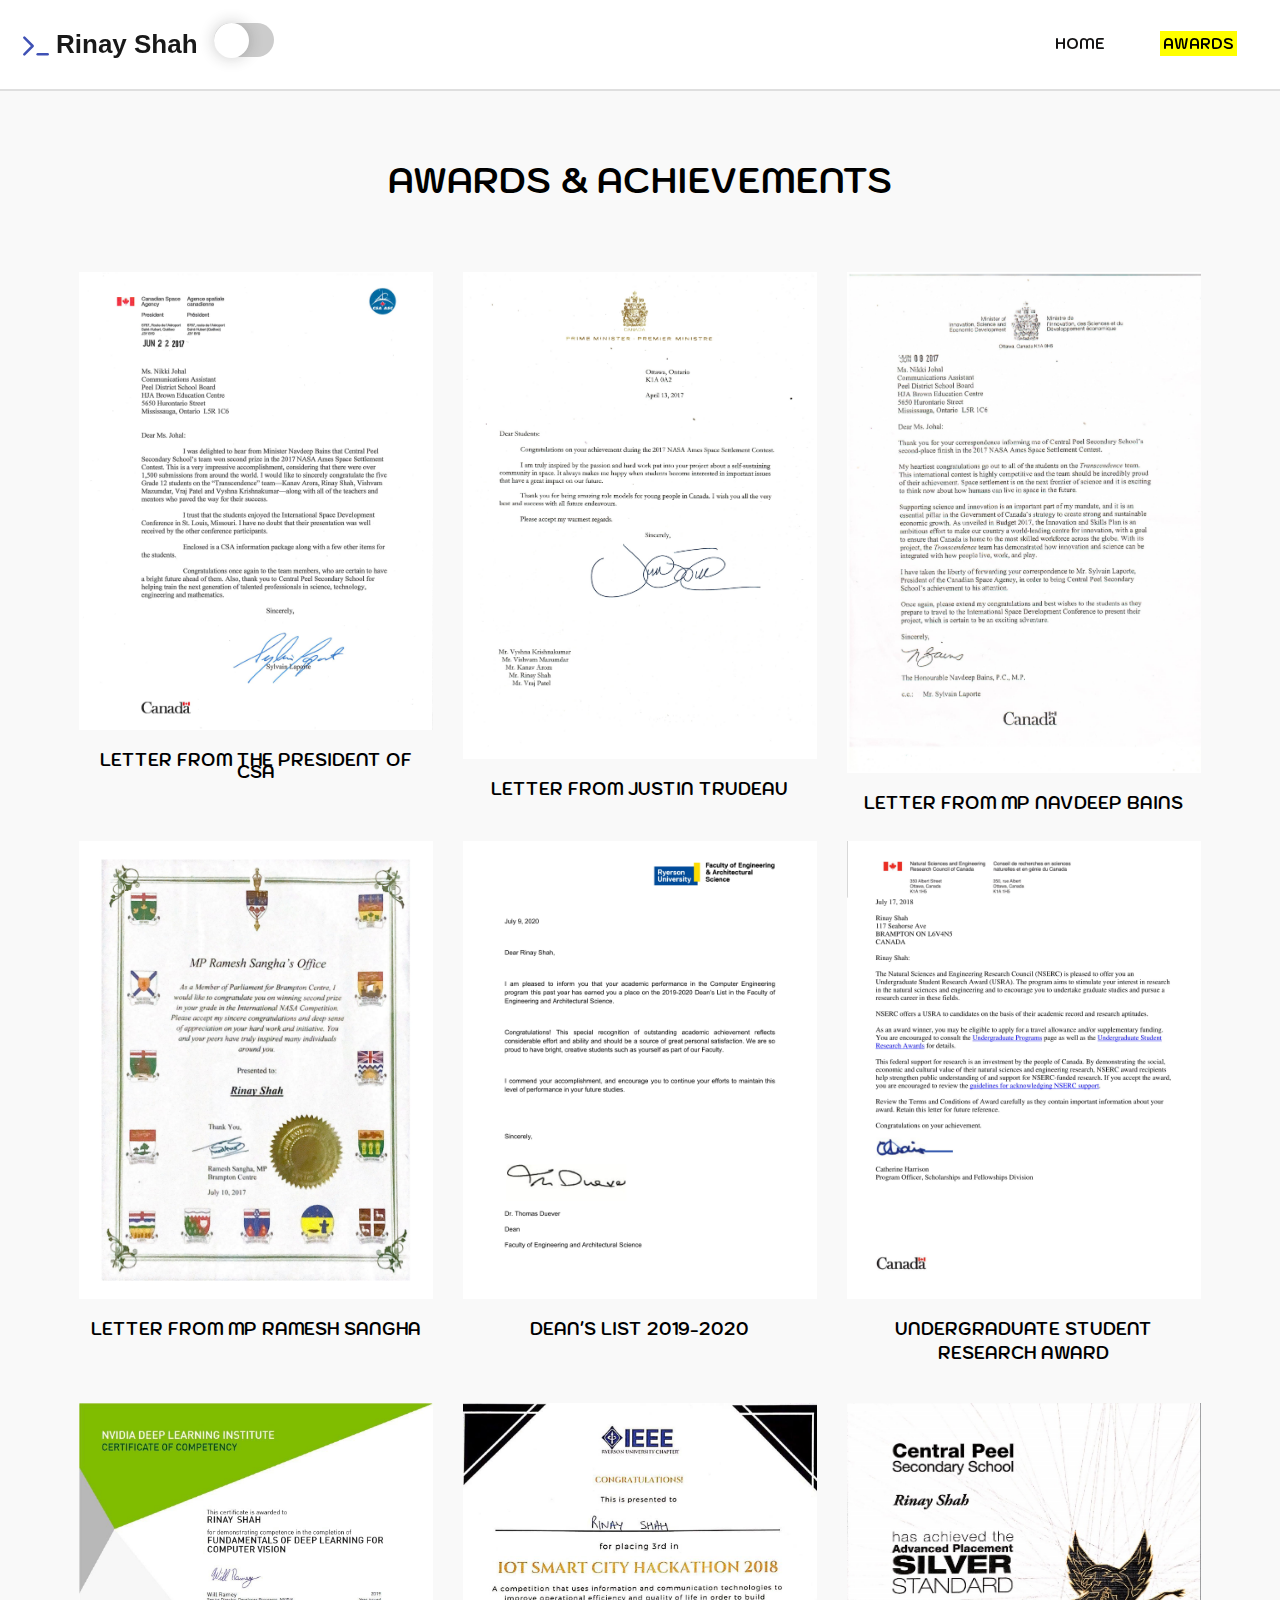
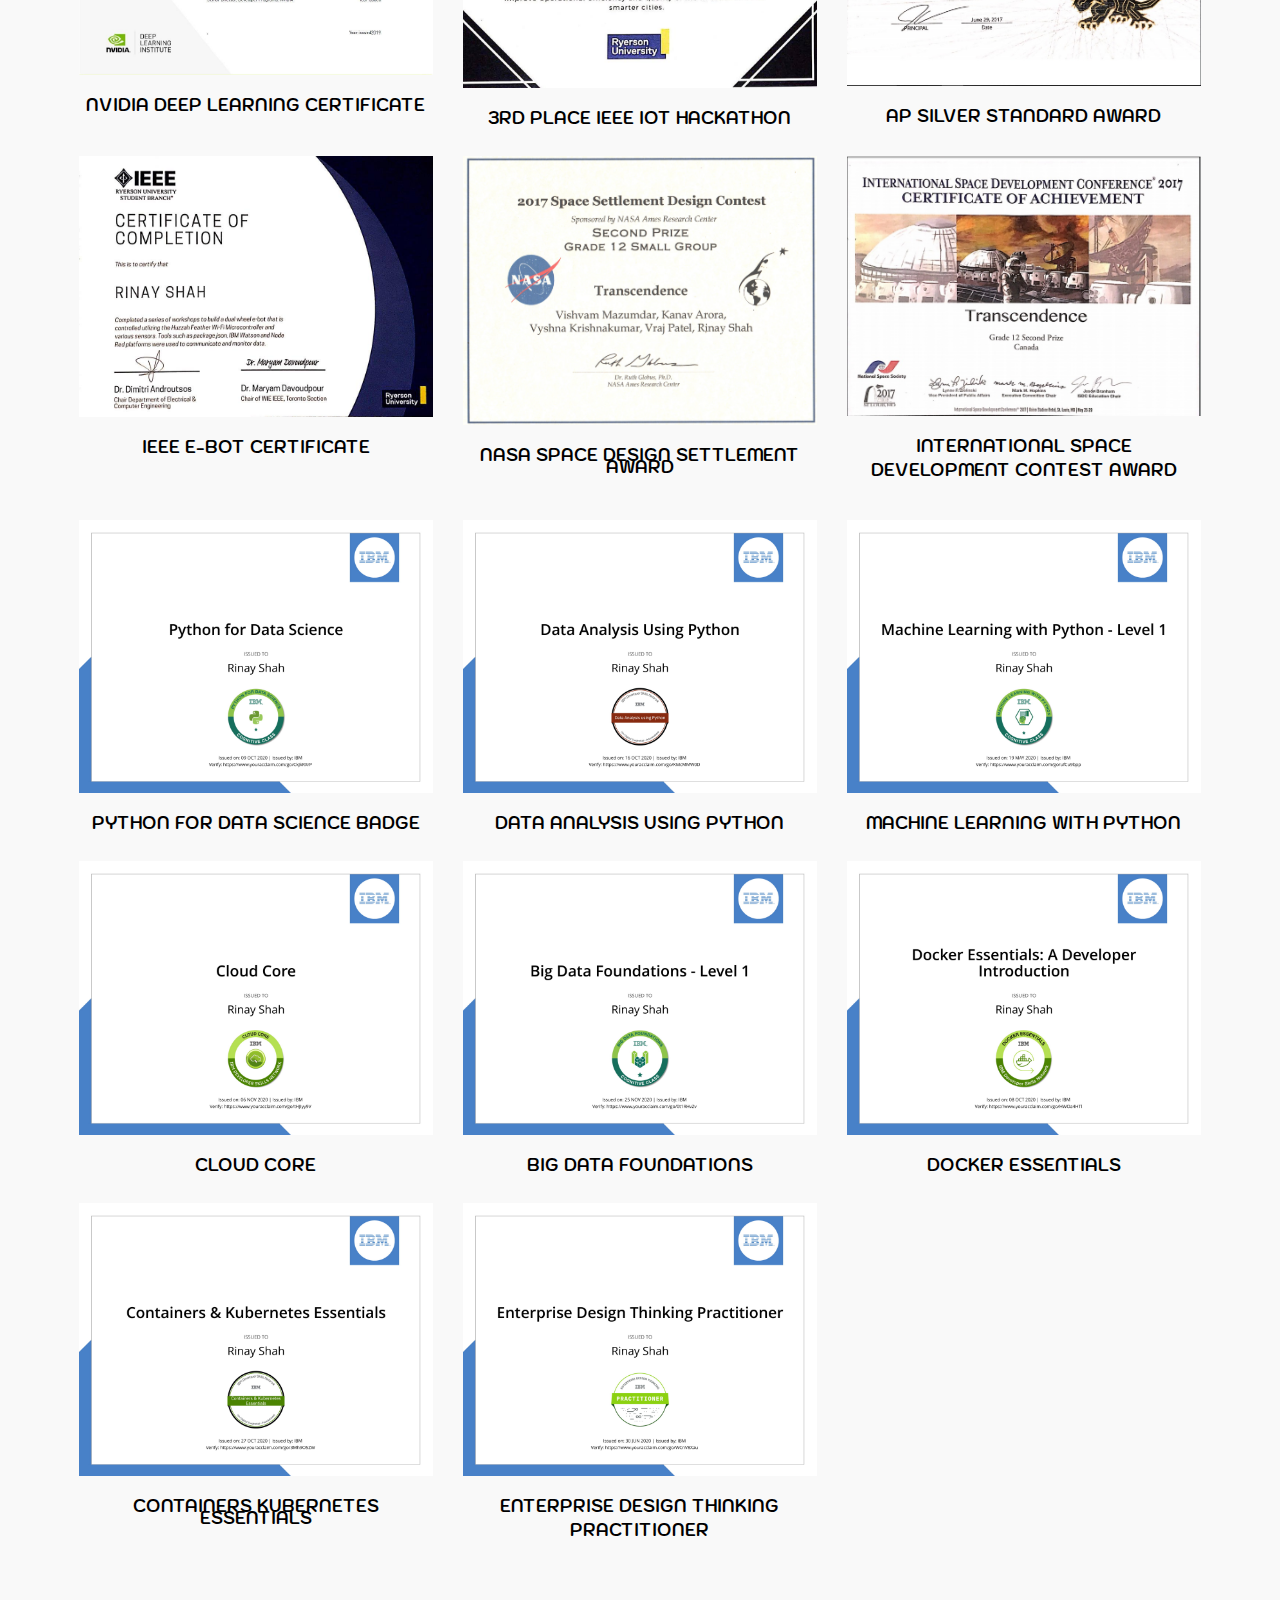
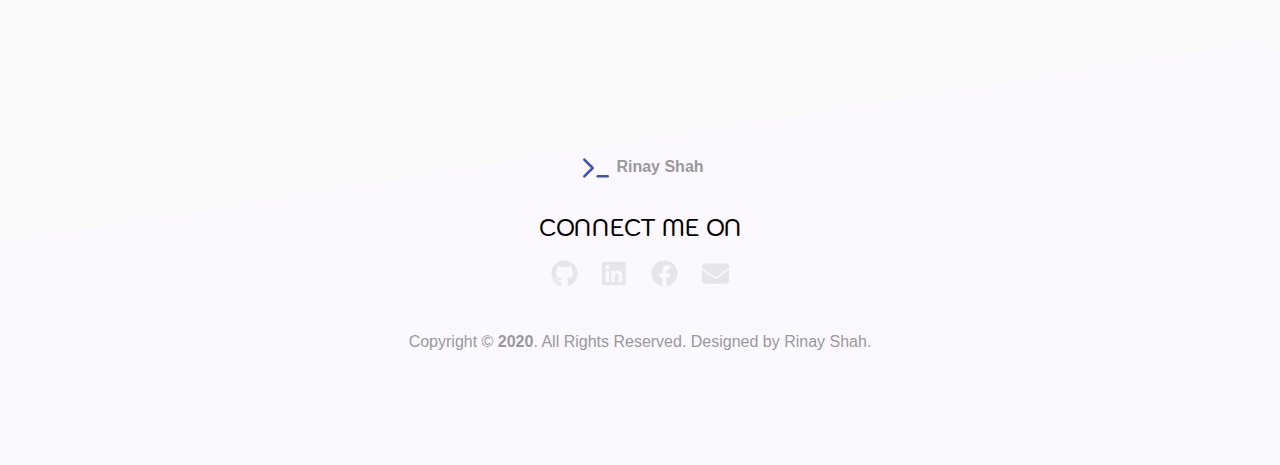
==== awards.html @ 22a04fdc "Revamped Website" ====
<!DOCTYPE html>
<html lang="en">

<head>
    <meta charset="UTF-8">
    <meta name="viewport" content="width=device-width, initial-scale=1.0">
    <meta http-equiv="X-UA-Compatible" content="ie=edge">
    <meta property="og:title" content="rinay shah" />
    <meta property="og:type" content="website" />
    <meta property="og:url" content="https://www.rinayshah.me" />
    <meta property="og:description" content="a webpage to showcase my experience, education, skill-set, projects, awards, achievements.
    Portfolio of Rinay Shah." />
    <meta name="robots" content="index, follow">
    <link rel="canonical" href="https://alokraj.tech" />
    <title>Rinay Shah Awards</title>

    <link rel="stylesheet" href="./css/fonts.css">
    <link rel="stylesheet" href="./css/variables.css">
    <link rel="stylesheet" href="./css/global.css">
    <link href="https://fonts.googleapis.com/css2?family=Kodchasan&display=swap" rel="stylesheet">
    <link rel="manifest" href="./manifest.json">

    <!--  Bootstrap css file  -->
    <link rel="stylesheet" href="./css/bootstrap.min.css">

    <!--  font awesome icons  -->
    <link rel="stylesheet" href="./css/all.min.css">

    <!--  Magnific Popup css file  -->
    <link rel="stylesheet" href="./dependencies/magnific-popup/dist/magnific-popup.css">

    <!--  Owl-carousel css file  -->
    <link rel="stylesheet" href="./dependencies/owl-carousel/css/owl.carousel.min.css">
    <link rel="stylesheet" href="./dependencies/owl-carousel/css/owl.theme.default.min.css">

    <!--  custom css file  -->
    <link rel="stylesheet" href="./css/style.css">

    <!--  Responsive css file  -->
    <link rel="stylesheet" href="./css/responsive.css">

</head>

<body id="body">
    <button onclick="scrollToTop()" id="scroll-btn" title="Go to top"><i class="fas fa-arrow-up"></i></button>
    <!--  ======================= Start Header Area ============================== -->
<body id="body">
    <!--  ======================= Start Header Area ============================== -->
    <header class="header_area">
        <div class="main-menu">
            <nav class="navbar navbar-expand-lg navbar-light fixed-top" id="top-nav-fixed">
                <a class="navbar-brand" href="#"><svg xmlns="http://www.w3.org/2000/svg"
                        class="icon icon-tabler icon-tabler-prompt" width="40" height="40" viewBox="0 0 24 24"
                        stroke-width="1.5" stroke="#3F51B5" fill="none" stroke-linecap="round" stroke-linejoin="round">
                        <path stroke="none" d="M0 0h24v24H0z" />
                        <polyline points="5 7 10 12 5 17" />
                        <line x1="13" y1="17" x2="19" y2="17" />
                    </svg><b>Rinay Shah</b>
                </a>
                <label id="switch" class="switch">
                    <input type="checkbox" onchange="toggleTheme()" id="slider">
                    <span class="slider round"></span>
                </label>
                <button class="navbar-toggler" type="button" data-toggle="collapse" data-target="#navbarNav"
                    aria-controls="navbarNav" aria-expanded="false" aria-label="Toggle navigation">
                    <span><i class="fas fa-stream"></i></span>
                </button>
                <div class="collapse navbar-collapse" id="navbarNav">
                    <div class="mr-auto"></div>
                    <ul class="navbar-nav">
                        <li class="nav-item">
                            <a class="nav-link" href="index.html">Home<span class="sr-only">(current)</span></a>
                        </li>
                        <li class="nav-item">
                            <a class="nav-link" href="#awards"><mark>Awards</mark></a>
                        </li>
                    </ul>
                </div>
            </nav>
        </div>
    </header>
    <!--  ======================= End Header Area ============================== -->

    <!--  ======================= Start Main Area ================================ -->
    <main class="site-main">
        <!--  ========================= Start Certificates Area ==========================  -->
        <section class="project-area" id="certificates">
            <div class="container">
                <div class="project-title pb-5">
                    <h3 class="text-uppercase title-text" style="font-size: 35px;text-align: center;">Awards &
                        Achievements</h3>
                </div>

                <div class="row grid">
                    <div class="col-lg-4 col-md-6 col-sm-12 element-item tcs">
                        <div class="our-project">
                            <div class="img">
                                <a class="document link"  target="_blank" href="documents\CSA.pdf">
                                    <img src="images/CSA.jpg" alt="certificates-17" class="img-fluid">
                                </a>
                            </div>
                            <div class="title py-4">
                                <h4 class="text-uppercase">Letter from the President of CSA</h4>
                            </div>
                        </div>
                    </div>
                    <div class="col-lg-4 col-md-6 col-sm-12 element-item tcs">
                        <div class="our-project">
                            <div class="img">
                                <a class="document link"  target="_blank" href="documents\pmletter.pdf">
                                    <img src="images/pmletter.jpg" alt="certificates-18" class="img-fluid">
                                </a>
                            </div>
                            <div class="title py-4">
                                <h4 class="text-uppercase">Letter from Justin Trudeau</h4>
                            </div>
                        </div>
                    </div>
                    <div class="col-lg-4 col-md-6 col-sm-12 element-item coursera">
                        <div class="our-project">
                            <div class="img">
                                <a class="document link"  target="_blank" href="documents\minister-letter.pdf">
                                    <img src="images/minister-letter.jpg" alt="certificates-1" class="img-fluid">
                                </a>
                            </div>
                            <div class="title py-4">
                                <h4 class="text-uppercase">Letter from MP Navdeep Bains</h4>
                            </div>
                        </div>
                    </div>
                    <div class="col-lg-4 col-md-6 col-sm-12 element-item coursera">
                        <div class="our-project">
                            <div class="img">
                                <a class="document link"  target="_blank" href="documents\brampton-mp.pdf">
                                    <img src="images/brampton-mp.jpg" alt="certificates-1" class="img-fluid">
                                </a>
                            </div>
                            <div class="title py-4">
                                <h4 class="text-uppercase">Letter from MP Ramesh Sangha</h4>
                            </div>
                        </div>
                    </div>
                    <div class="col-lg-4 col-md-6 col-sm-12 element-item udemy">
                        <div class="our-project">
                            <div class="img">
                                <a class="document link"  target="_blank" href="documents\Dean's Letter.pdf">
                                    <img src="images/Dean's Letter.jpg" alt="certificates" class="img-fluid">
                                </a>
                            </div>
                            <div class="title py-4">
                                <h4 class="text-uppercase">Dean's List 2019-2020</h4>
                            </div>
                        </div>
                    </div>
                    <div class="col-lg-4 col-md-6 col-sm-12 element-item freecodecamp">
                        <div class="our-project">
                            <div class="img">
                                <a class="document link" href="documents\USRA.pdf">
                                    <img src="images/USRA.jpg" alt="certificates-2"
                                        class="img-fluid">
                                </a>
                            </div>
                            <div class="title py-4">
                                <h4 class="text-uppercase">Undergraduate Student <br><br> Research Award </br></br></h4>
                            </div>
                        </div>
                    </div>
                    <div class="col-lg-4 col-md-6 col-sm-12 element-item coursera">
                        <div class="our-project">
                            <div class="img">
                                <a class="test-popup-link"  target="_blank" href="images/NVIDIA.jpg">
                                    <img src="images/NVIDIA.jpg" alt="certificates-1" class="img-fluid">
                                </a>
                            </div>
                            <div class="title py-4">
                                <h4 class="text-uppercase">NVIDIA Deep Learning Certificate</h4>
                            </div>
                        </div>
                    </div>
                    <div class="col-lg-4 col-md-6 col-sm-12 element-item udemy">
                        <div class="our-project">
                            <div class="img">
                                <a class="test-popup-link"  target="_blank" href="images/IoT.jpg">
                                    <img src="images/IoT.jpg" alt="certificates" class="img-fluid">
                                </a>
                            </div>
                            <div class="title py-4">
                                <h4 class="text-uppercase">3rd Place IEEE IoT Hackathon</h4>
                            </div>
                        </div>
                    </div>
                    <div class="col-lg-4 col-md-6 col-sm-12 element-item hackerrank">
                        <div class="our-project">
                            <div class="img">
                                <a class="test-popup-link" href="images/silver.jpg">
                                    <img src="images/silver.jpg" alt="certificates-3" class="img-fluid">
                                </a>
                            </div>
                            <div class="title py-4">
                                <h4 class="text-uppercase">AP Silver Standard Award</h4>
                            </div>
                        </div>
                    </div>
                    <div class="col-lg-4 col-md-6 col-sm-12 element-item other">
                        <div class="our-project">
                            <div class="img">
                                <a class="test-popup-link" href="images/ebotworkshop.jpg">
                                    <img src="images/ebotworkshop.jpg" alt="certificates-2"
                                        class="img-fluid">
                                </a>
                            </div>
                            <div class="title py-4">
                                <h4 class="text-uppercase">IEEE E-Bot Certificate</h4>
                            </div>
                        </div>
                    </div>
                    <div class="col-lg-4 col-md-6 col-sm-12 element-item sololearn">
                        <div class="our-project">
                            <div class="img">
                                <a class="test-popup-link" href="images/nasa-certificate.jpeg">
                                    <img src="images/nasa-certificate.jpeg" alt="certificates-2"
                                        class="img-fluid">
                                </a>
                            </div>
                            <div class="title py-4">
                                <h4 class="text-uppercase">NASA Space Design Settlement Award</h4>
                            </div>
                        </div>
                    </div>
                    <div class="col-lg-4 col-md-6 col-sm-12 element-item udemy">
                        <div class="our-project">
                            <div class="img">
                                <a class="test-popup-link" href="images/ISDC.jpg">
                                    <img src="images/ISDC.jpg" alt="certificates" class="img-fluid">
                                </a>
                            </div>
                            <div class="title py-4">
                                <h4 class="text-uppercase">International Space <br><br> Development Contest Award</br></br></h4>
                            </div>
                        </div>
                    </div>
                    <div class="col-lg-4 col-md-6 col-sm-12 element-item other">
                        <div class="our-project">
                            <div class="img">
                                <a class="document link" target= "_blank" href="documents\Python for Data Science Badge.pdf">
                                    <img src="images/Python for Data Science Badge.jpg" alt="certificates-4" class="img-fluid">
                                </a>
                            </div>
                            <div class="title py-4">
                                <h4 class="text-uppercase">Python for Data Science Badge</h4>
                            </div>
                        </div>
                    </div>
                    <div class="col-lg-4 col-md-6 col-sm-12 element-item sololearn">
                        <div class="our-project">
                            <div class="img">
                                <a class="document link" target="_blank" href="documents\Data Analysis Using Python Badge.pdf">
                                    <img src="images/Data Analysis Using Python Badge.jpg" alt="certificates-5" class="img-fluid">
                                </a>
                            </div>
                            <div class="title py-4">
                                <h4 class="text-uppercase">Data Analysis Using Python</h4>
                            </div>
                        </div>
                    </div>
                    <div class="col-lg-4 col-md-6 col-sm-12 element-item coursera">
                        <div class="our-project">
                            <div class="img">
                                <a class="document link" target="_blank" href="documents\Machine Learning with Python Level 1 Badge.pdf">
                                    <img src="images/Machine Learning with Python Level 1 Badge.jpg" alt="certificates-6" class="img-fluid">
                                </a>
                            </div>
                            <div class="title py-4">
                                <h4 class="text-uppercase">Machine Learning with Python</h4>
                            </div>
                        </div>
                    </div>
                    <div class="col-lg-4 col-md-6 col-sm-12 element-item coursera">
                        <div class="our-project">
                            <div class="img">
                                <a class="document link" href="documents\Cloud Core Badge.pdf">
                                    <img src="images/Cloud Core Badge.jpg" alt="certificates-7" class="img-fluid">
                                </a>
                            </div>
                            <div class="title py-4">
                                <h4 class="text-uppercase">Cloud Core</h4>
                            </div>
                        </div>
                    </div>
                    <div class="col-lg-4 col-md-6 col-sm-12 element-item other">
                        <div class="our-project">
                            <div class="img">
                                <a class="document link" target="_blank" href="documents\Big Data Foundations Badge.pdf">
                                    <img src="images/Big Data Foundations Badge.jpg" alt="certificates-8" class="img-fluid">
                                </a>
                            </div>
                            <div class="title py-4">
                                <h4 class="text-uppercase">Big Data Foundations</h4>
                            </div>
                        </div>
                    </div>
                    <div class="col-lg-4 col-md-6 col-sm-12 element-item udemy">
                        <div class="our-project">
                            <div class="img">
                          <a class="document link" target="_blank" href="documents\Docker Essentials A Developer Introduction.pdf">
                                    <img src="images/Docker Essentials A Developer Introduction.jpg" alt="certificates-9" class="img-fluid">
                                </a>
                            </div>
                            <div class="title py-4">
                                <h4 class="text-uppercase">Docker Essentials</h4>
                           </div>
                        </div>
                    </div>
                    <div class="col-lg-4 col-md-6 col-sm-12 element-item sololearn">
                        <div class="our-project">
                            <div class="img">
                                <a class="document link" target="_blank" href="documents\Containers Kubernetes Essentials Badge.pdf">
                                    <img src="images/Containers Kubernetes Essentials Badge.jpg" alt="certificates-10"
                                        class="img-fluid">
                                </a>
                            </div>
                            <div class="title py-4">
                                <h4 class="text-uppercase">Containers Kubernetes Essentials</h4>
                            </div>
                        </div>
                    </div>
                    <div class="col-lg-4 col-md-6 col-sm-12 element-item sololearn">
                        <div class="our-project">
                            <div class="img">
                                <a class="document link" target="_blank" href="documents\Enterprise Design Thinking Practitioner Badge.pdf">
                                    <img src="images/Enterprise Design Thinking Practitioner Badge.jpg" alt="certificates-11"
                                        class="img-fluid">
                                </a>
                            </div>
                            <div class="title py-4">
                                <h4 class="text-uppercase">Enterprise Design Thinking <br><br> Practitioner</br></br></h4>
                            </div>
                        </div>
                    </div>
                </div>
            </div>
        </section>
        <!--  ========================= End Certificates Area ==========================  -->
    </main>
    <!--  ======================= End Main Area ================================ -->

        <footer id = "contact" class="footer-area">
        <div class="container">
            <div class="">
                <div class="site-logo text-center py-4">
                    <svg xmlns="http://www.w3.org/2000/svg" class="icon icon-tabler icon-tabler-prompt" width="40"
                        height="40" viewBox="0 0 24 24" stroke-width="1.5" stroke="#3F51B5" fill="none"
                        stroke-linecap="round" stroke-linejoin="round">
                        <path stroke="none" d="M0 0h24v24H0z" />
                        <polyline points="5 7 10 12 5 17" />
                        <line x1="13" y1="17" x2="19" y2="17" />
                    </svg><b>Rinay Shah</b>
                </div>
                <div class="text-center">
                    <h5 class="text-uppercase">Connect me on</h5>
                    <a target="_blank" href="https://github.com/RinayShah" class="social social-link"><i
                            class="fab fa-github"></i></a>
                    <a target="_blank" href="https://www.linkedin.com/in/rinayshah" class="social social-link"><i
                            class="fab fa-linkedin"></i></a>
                    <a target="_blank" href="https://www.facebook.com/rinay.shah" class="social social-link"><i
                            class="fab fa-facebook"></i></a>
                    <a href="mailto:rinay.shah@ryerson.ca" class="social social-link"><i class="fas fa-envelope"></i></a>
                </div>
                <br>
                <div class="container">
                    <div class="copyrights text-center">
                        Copyright &copy; <strong>2020</strong>. All Rights Reserved. Designed by Rinay Shah.
                    </div>
                </div>
            </br>
            </div>
        </div>
    </footer>

    <button onclick="scrollToTop()" id="scroll-btn" title="Go to top"><i class="fas fa-arrow-up"></i></button>


    <script>

        let theme = localStorage.getItem("portfolio-theme") ? localStorage.getItem("portfolio-theme") : 'light';
        document.addEventListener('DOMContentLoaded', () => { 
            if (theme == 'light') {
                document.getElementById("body").classList.remove('dark');
                document.getElementsByClassName("theme-change-icon").src = "./img/dark-theme-icon.png";
            }
            else {
                document.getElementById("body").classList.add('dark');
                document.getElementsByClassName("theme-change-icon").src = "./img/light-theme-icon.png";
            }
        });

        function toggleTheme() {
            if (theme == 'light') {
                document.getElementById("body").classList.add('dark');
                document.getElementsByClassName("theme-change-icon").src = "./img/light-theme-icon.png";
                theme = 'dark';
                localStorage.setItem("portfolio-theme", 'dark');
            }
            else {
                document.getElementById("body").classList.remove('dark');
                document.getElementsByClassName("theme-change-icon").src = "./img/dark-theme-icon.png";
                theme = 'light';
                localStorage.setItem("portfolio-theme", 'light');
            }
        }
    </script>


    <script src="./js/jquery.3.4.1.js"></script>

    <!--  Bootstrap js file  -->
    <script src="./js/bootstrap.min.js"></script>

    <script src="./js/all.min.js"></script>

    <!--  isotope js library  -->
    <script src="./dependencies/isotope/isotope.min.js"></script>

    <!--  Magnific popup script file  -->
    <script src="./dependencies/magnific-popup/dist/jquery.magnific-popup.js"></script>

    <!--  Owl-carousel js file  -->
    <script src="./dependencies/owl-carousel/js/owl.carousel.min.js"></script>

    <!--  custom js file  -->
    <script src="./js/main.js"></script>


    <script src="js/jquery.min.js"></script><!-- Animate on scroll library -->
    <script src="js/jquery-migrate-3.0.1.min.js"></script><!-- update jquery -->
    <script src="js/popper.min.js"></script><!-- tooltips and popovers -->
    <script src="js/bootstrap.min.js">
    </script><!-- Animate on scroll library -->
    <script src="js/jquery.easing.1.3.js"></script><!-- Animate on scroll library -->
    <script src="js/jquery.waypoints.min.js"></script><!-- Animate on scroll library -->
    <script src="js/jquery.stellar.min.js"></script><!-- Animate on scroll library -->
    <script src="js/owl.carousel.min.js"></script><!-- Animate on scroll library -->
    <script src="js/jquery.magnific-popup.min.js"></script><!-- Animate on scroll library -->
    <script src="js/aos.js">
    </script> <!-- Animate on scroll library -->
    <script src="js/jquery.animateNumber.min.js"></script><!-- Animate on scroll library -->
    <script src="js/scrollax.min.js"></script><!-- Animate on scroll library -->
    <script src="js/main.js"></script>

</body>

</html>
---- css/variables.css ----
html,
body {
    margin: 0%;
    box-sizing: border-box;
    width: 100%;
    height: 100%;
    scroll-behavior: smooth;
}

/* CSS Variables */
:root {
    --primary-color: #4458dc;
    --primary-color2: #854fee;
    --title-color: #141313;
    --text-color: #353535;
    --border-color: #201f1f17;
    --gradient-color: linear-gradient(90deg, #4458dc 0%, #854fee 100%);
    --shadow-color: 0px 10px 30px rgba(118, 85, 225, 0.3);
    --box-shadow: 0px 10px 30px rgba(57, 56, 61, 0.205);
    /* font family variables. */
    --roboto: 'Kodchasan', sans-serif;;
}
---- css/global.css ----
/* Global Classes */

.title-text {
    font: normal bold 45px/ 72px var(--roboto);
}

.text-uppercase {
    text-transform: uppercase;
}

/* Buttons */

.button {
    padding: .8rem 2.2rem;
    font: normal 500 16px/20px var(--roboto);
    position: relative;
    border: 3px solid transparent;
    border-radius: 4px;
}

.button.primary-button {
    background: var(--gradient-color);
    background-clip: padding-box;
    color: whitesmoke;
    transition: background .6s ease;
    box-shadow: var(--box-shadow);
}

.button.primary-button:hover {
    background: whitesmoke;
    background-clip: padding-box;
    color: black;
}

.button.primary-button::after,
.button.secondary-button::after {
    position: absolute;
    top: -2px;
    left: -2px;
    bottom: -2px;
    right: -2px;
    background: var(--gradient-color);
    content: ' ';
    z-index: -1;
    border-radius: 4px;
}

.button.secondary-button {
    background: white;
    background-clip: padding-box;
    transition: background .6s ease;
}

.button.secondary-button:hover {
    background: var(--gradient-color);
    color: whitesmoke;
    box-shadow: var(--box-shadow);
}

p.para {
    color: var(--text-color);
    font: normal 500 16px/ 25px var(--roboto);
}

.font-roboto {
    font-family: var(--roboto);
}

button:focus,
button:active button:hover .btn:active,
.btn.active {
    outline: 0px !important;
    box-shadow: none !important;
}

.title-h1 {
    font: normal bold 39px/ 40px var(--roboto);
}

.navbar_fixed {
    position: fixed;
    width: 100%;
    top: -1px;
    left: 0;
    right: 0;
    background: #ffffff;
    box-shadow: var(--box-shadow);
    z-index: 999;
    transition: background 1s ease;
}
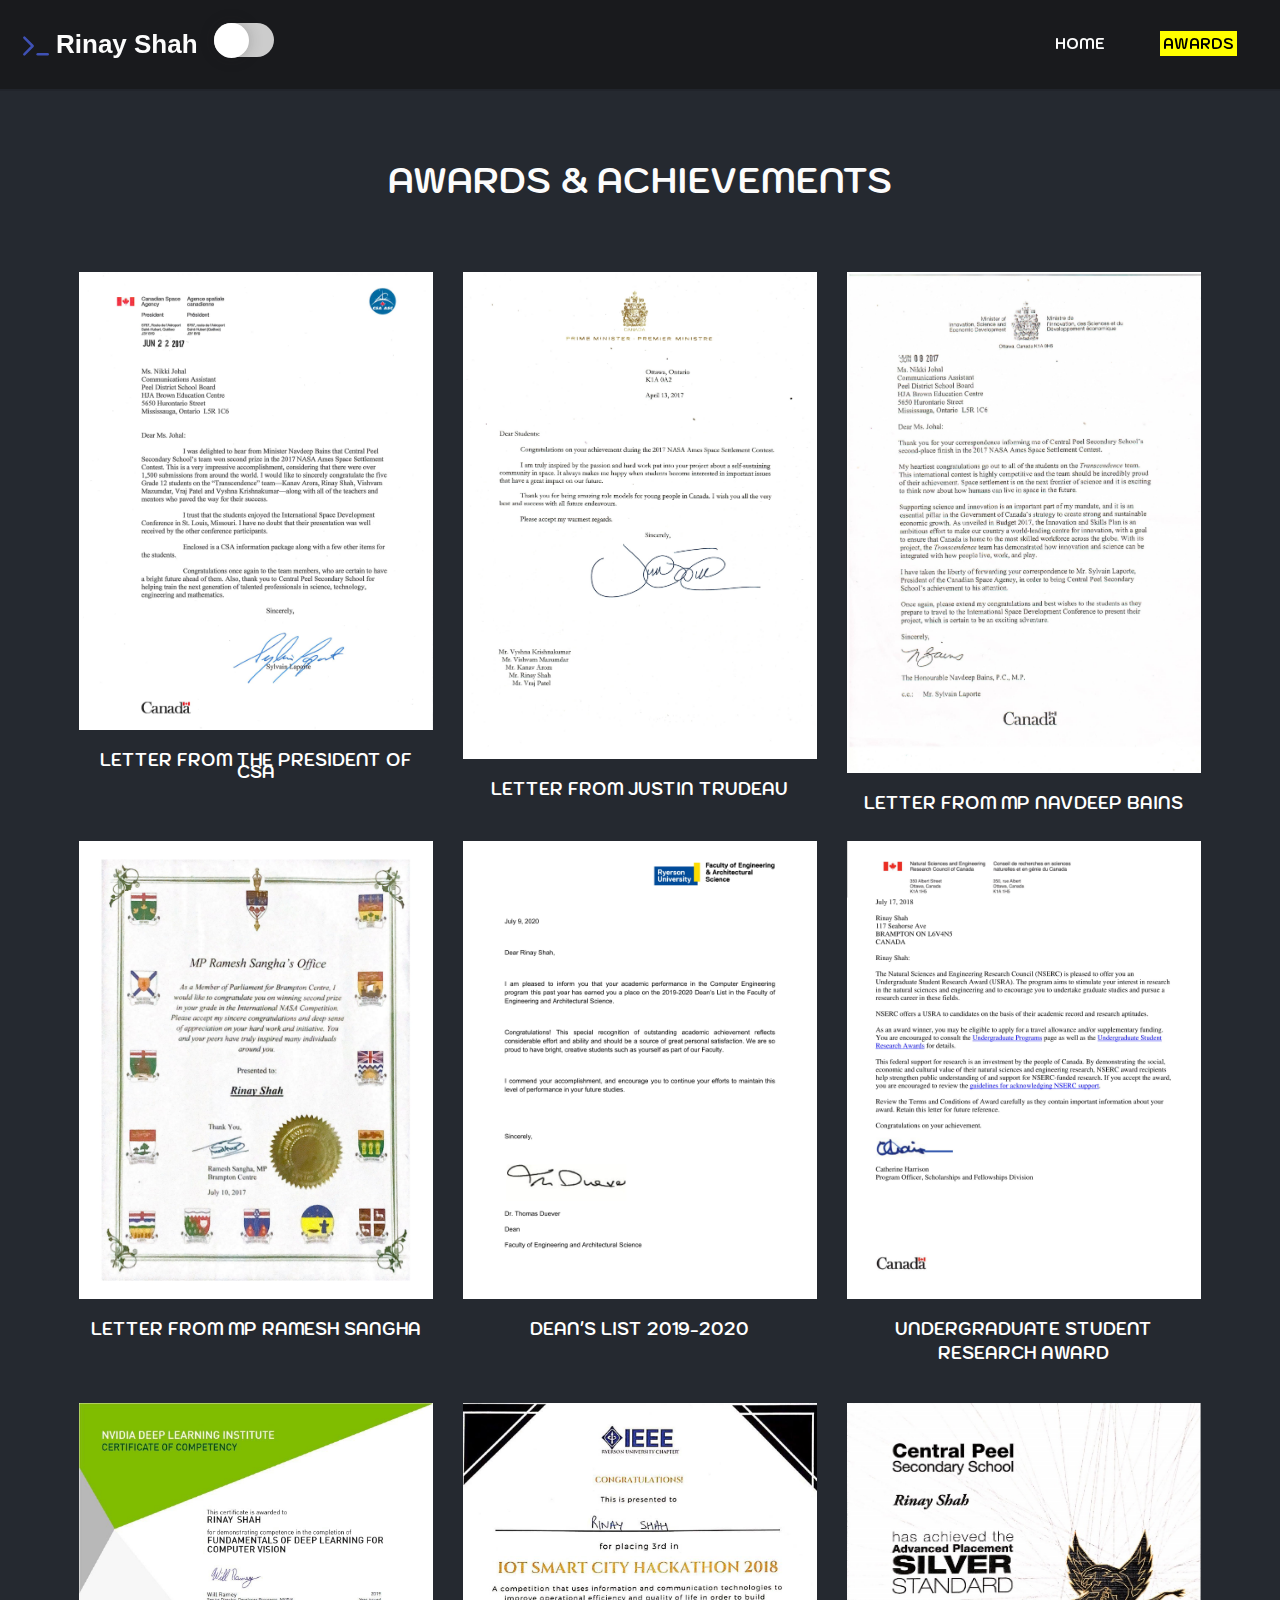
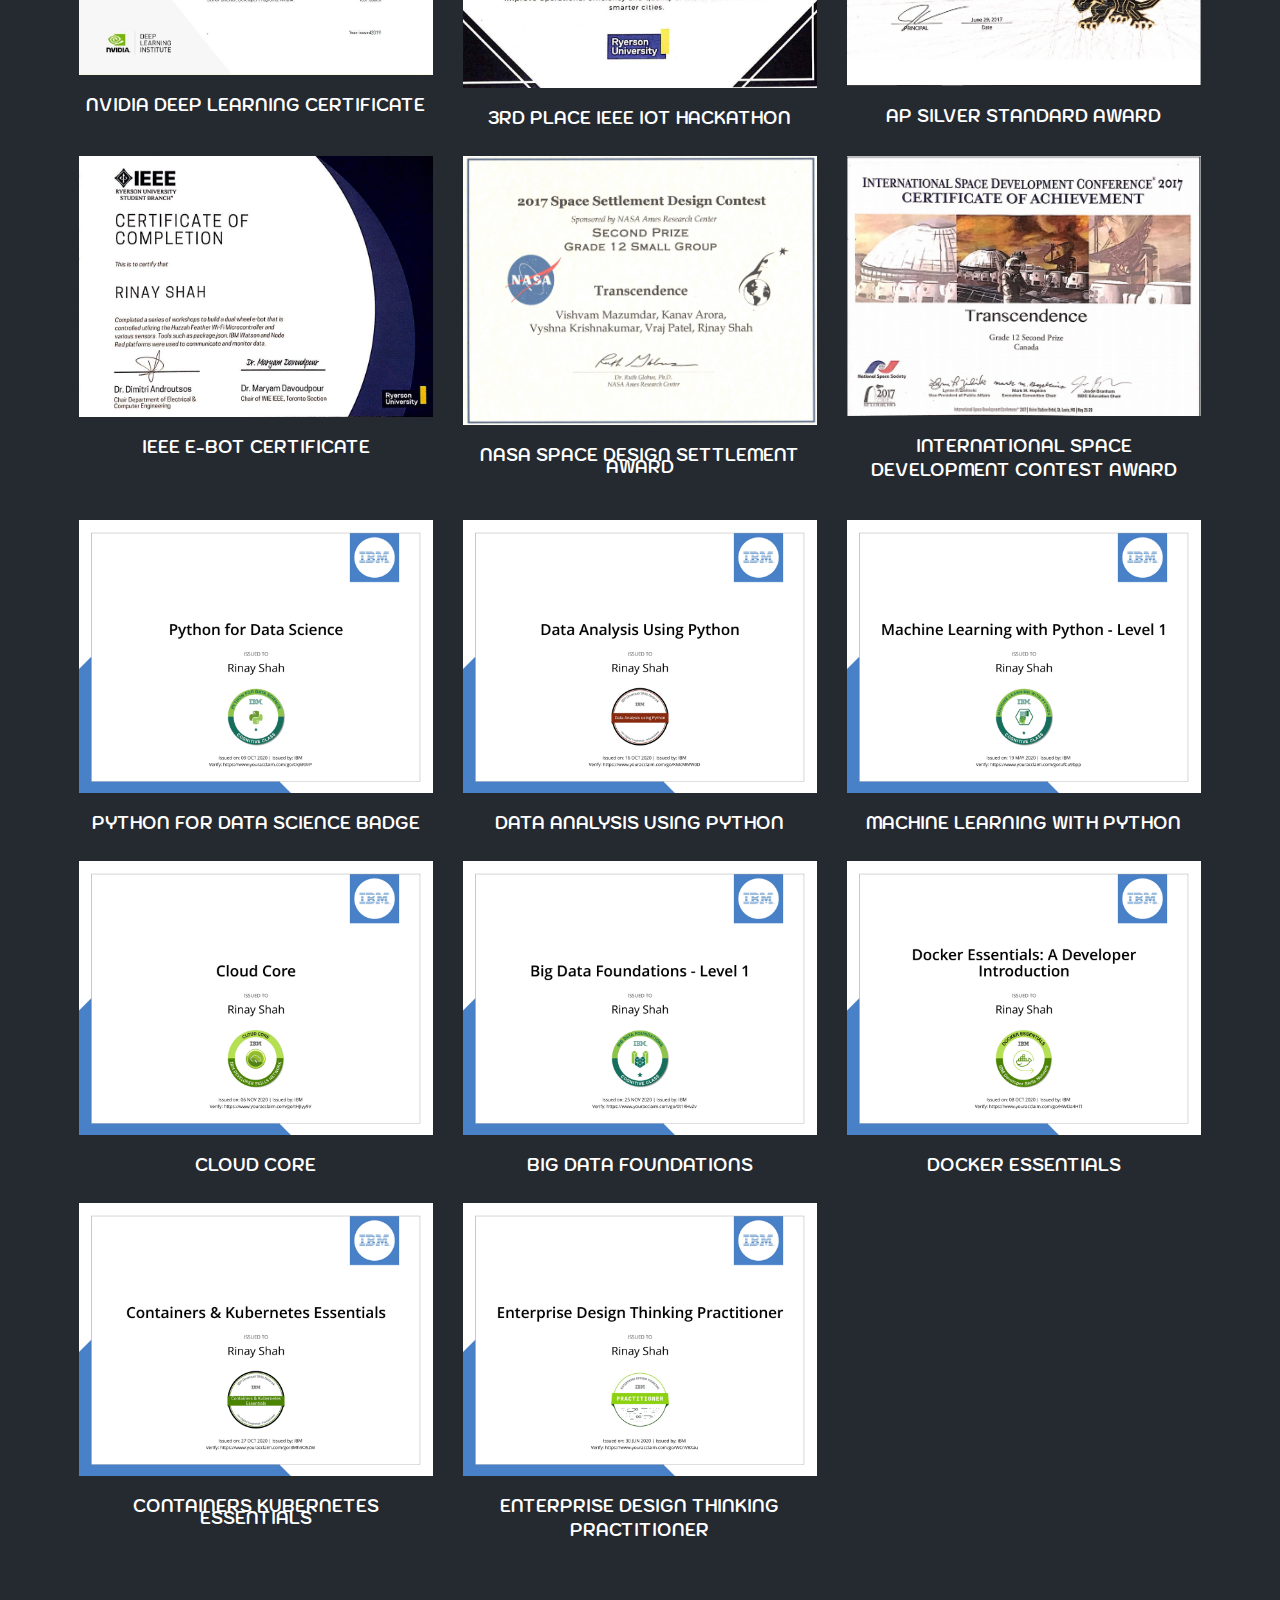
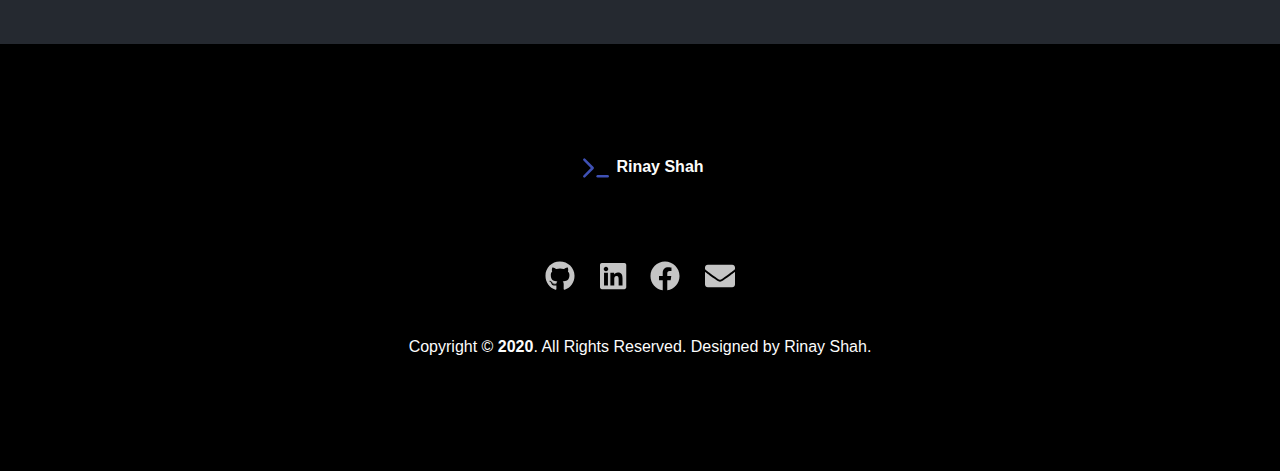
==== commit dcdf2c82: "Minor bug fixes" ====
--- a/awards.html
+++ b/awards.html
@@ -11,7 +11,7 @@
     <meta property="og:description" content="a webpage to showcase my experience, education, skill-set, projects, awards, achievements.
     Portfolio of Rinay Shah." />
     <meta name="robots" content="index, follow">
-    <link rel="canonical" href="https://alokraj.tech" />
+    <link rel="canonical" href="https://rinayshah.me" />
     <title>Rinay Shah Awards</title>
 
     <link rel="stylesheet" href="./css/fonts.css">
@@ -382,7 +382,7 @@
 
     <script>
 
-        let theme = localStorage.getItem("portfolio-theme") ? localStorage.getItem("portfolio-theme") : 'light';
+        let theme = localStorage.getItem("portfolio-theme") ? localStorage.getItem("portfolio-theme") : 'dark';
         document.addEventListener('DOMContentLoaded', () => { 
             if (theme == 'light') {
                 document.getElementById("body").classList.remove('dark');
--- a/css/style.css
+++ b/css/style.css
@@ -9014,7 +9014,7 @@
       color: rgba(255, 255, 255, 0.8);
       text-transform: uppercase;
       letter-spacing: 2px;
-      font-size: 12px;
+      font-size: 10px;
       font-weight: 600; }
     @media (max-width: 767.98px) {
       .project .text {
@@ -9168,6 +9168,109 @@
   .media .ftco-icon span {
     color: #3e64ff; }
 
+@media screen and (max-width: 1200px) {
+  
+   .image1{
+    width: 250px;
+   }
+
+   .image2{
+    width: 250px;
+   }
+    .image3{
+    width: 150px;
+   }
+.my-profile-img {
+     height: 370px;
+     width: 370px;
+
+}
+
+ 
+}
+@media screen and (max-width: 1000px) {
+   .image1{
+    width: 230px;
+   }
+
+   .image2{
+    width: 220px;
+   }
+ .image3{
+    width: 130px;
+   }
+.my-profile-img {
+     height: 350px;
+     width: 350px;
+     margin: auto;
+
+
+
+}
+}
+@media screen and (max-width: 900px) {
+  .image1{
+    width: 200px;
+   }
+
+   .image2{
+    width: 190px;
+   }
+ .image3{
+    width: 110px;
+   }
+.my-profile-img {
+     height: 320px;
+     width: 320px;
+      display: block;
+    margin-left: auto;
+    margin-right: auto
+
+
+}
+}
+@media screen and (max-width: 700px) {
+ .image1{
+    width: 150px;
+   }
+
+   .image2{
+    width: 165px;
+   }
+
+    .image3{
+    width: 100px;
+   }
+   .my-profile-img {
+     height: 300px;
+     width: 300px;
+ display: block;
+    margin-left: auto;
+    margin-right: auto
+
+
+}
+
+}
+
+@media screen and (max-width: 600px) {
+ .image1{
+    width: 150px;
+   }
+
+   .image2{
+    width: 200px;
+   }
+    .image3{
+    width: 100px;
+   }
+.my-profile-img {
+     height: 290px;
+     width: 290px;
+
+
+}
+}
 #map {
   width: 100%; }
   @media (max-width: 767.98px) {
@@ -9695,6 +9798,11 @@
 
 /* Text Selection start */
 
+
+
+
+/* Text Selection start */
+
 ::-moz-selection {
   /* Code for Firefox */
   color: black;
@@ -9763,7 +9871,6 @@
   padding: 1.7rem;
   color: var(--title-color);
 }
-
 
 .header_area .main-menu .navbar-nav .active a {
   background: var(--gradient-color);
@@ -9789,7 +9896,7 @@
 }
 
 .social {
-  font-size: 27px;
+  font-size: 30px;
   padding: 0 0 10px 0;
   color: var(--border-color);
 }
@@ -10169,8 +10276,7 @@
   -webkit-transition: 0.4s;
   transition: 0.4s;
   box-shadow: 0 0px 15px #2020203d;
-  background: white;
- /*  background: white url('https://i.ibb.co/FxzBYR9/night.png');*/ 
+  background: white url('https://i.ibb.co/FxzBYR9/night.png');
   background-repeat: no-repeat;
   background-position: center;
 }
@@ -10187,8 +10293,7 @@
   -webkit-transform: translateX(24px);
   -ms-transform: translateX(24px);
   transform: translateX(24px);
-  background:white;
-  /* background: white url('https://i.ibb.co/7JfqXxB/sunny.png'); */
+  background: white url('https://i.ibb.co/7JfqXxB/sunny.png');
   background-repeat: no-repeat;
   background-position: center;
 }
@@ -10216,6 +10321,11 @@
   }
 }
 
+.dark .site-main .project-area .grid .our-project > .title h4 {
+  text-align: center;
+  font: normal 700 17px/12px var(--roboto);
+  color: white;
+}
 .dark .header_area .main-menu .navbar {
   background-color: #191a1d !important;
 }
@@ -10231,14 +10341,21 @@
 .dark .title-text {
   color: rgb(252, 252, 252);
 }
+.dark {
+  color: rgb(252, 252, 252) !important;
+}
+.dark .position{
+  color: gold;
+}
+.dark .positiontwo{
+  color: #E8E8E8;
+}
+.dark .positionthree{
+  color: white;
+}
 .dark .mb-4{
   color: white;
 }
-
-.dark .text-uppercase{
-  color: white;
-}
-
 .dark #navi {
   top: 180px;
   position: -webkit-sticky;
@@ -10268,10 +10385,6 @@
           -ms-transform: translateY(-50%);
           transform: translateY(-50%);
           background: #3e64ff; }
-
-.dark {
-  color: rgb(252, 252, 252) !important;
-}
 .dark .bg-white {
   background-color: #191a1d !important;
 }
@@ -10285,14 +10398,6 @@
 .dark .exp > span {
   color: #c1c9fc;
 }
-
-.dark .position{
-  color: gold;
-}
-.dark .positiontwo{
-  color: #E8E8E8;
-}
-
 .dark .faq-accordion .card-toggle .svg-inline--fa {
   color: #eeefff;
 }
@@ -10314,6 +10419,7 @@
 .dark #subheading {
   color: #f4e964;
 }
+
 
 
 @import url(https://fonts.googleapis.com/css?family=Raleway);
@@ -10327,7 +10433,6 @@
 }
 
 body{
-  background: #f9f9f9;
   font-size: 16px;
   font-family: 'Raleway', sans-serif;
 }
